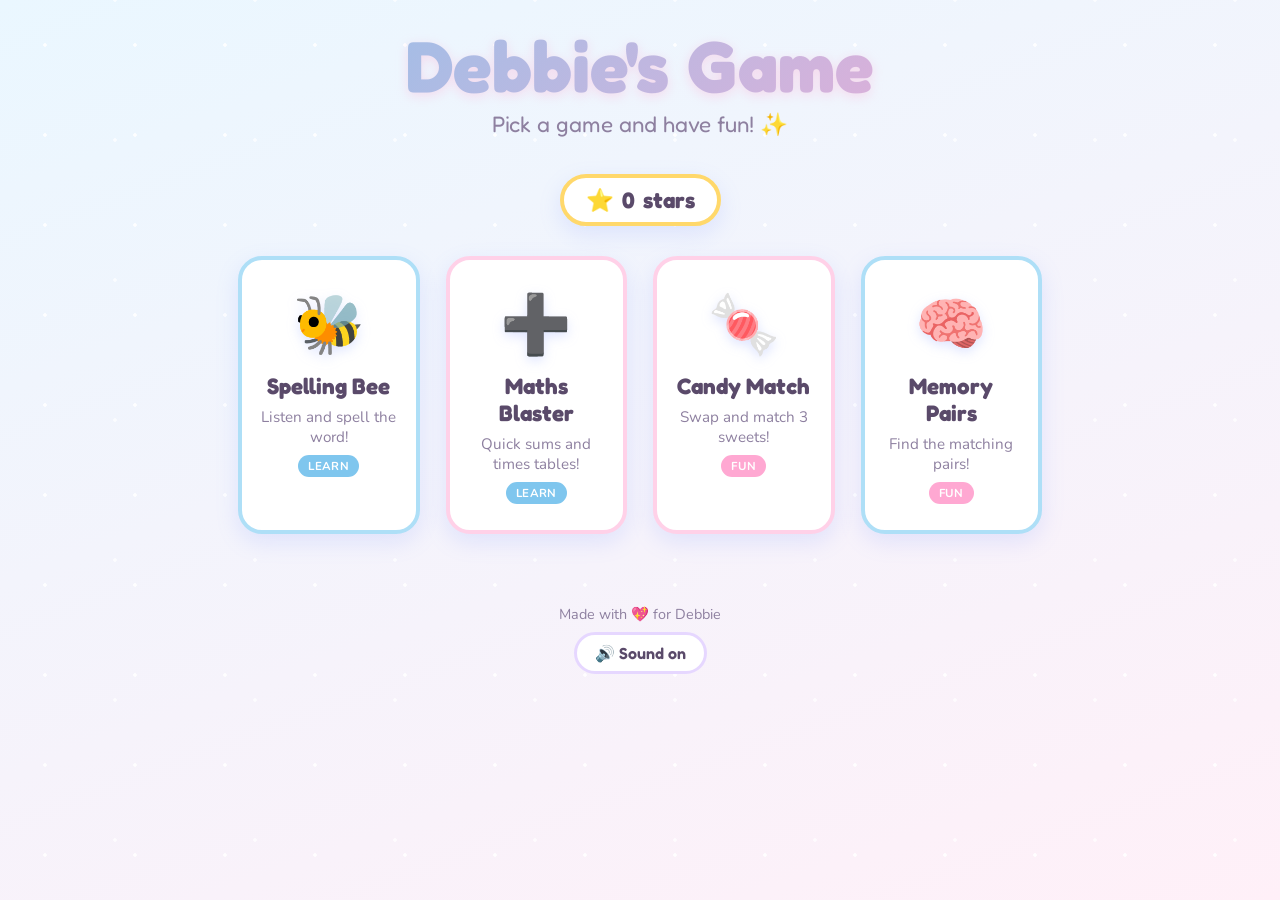
==== index.html @ 632cf26a "Add Debbie's Game: pastel arcade hub with 4 games Build a baby-blue + baby-pink web game collection " ====
<!DOCTYPE html>
<html lang="en">
<head>
  <meta charset="UTF-8" />
  <meta name="viewport" content="width=device-width, initial-scale=1, viewport-fit=cover" />
  <title>Debbie's Game 🎮</title>
  <meta name="theme-color" content="#FFD1E8" />
  <link rel="icon" href="data:image/svg+xml,<svg xmlns='http://www.w3.org/2000/svg' viewBox='0 0 100 100'><text y='.9em' font-size='90'>🎮</text></svg>" />
  <link rel="stylesheet" href="css/theme.css" />
  <link rel="stylesheet" href="css/hub.css" />
</head>
<body>
  <header class="hub-header">
    <h1 class="hub-title title-gradient">Debbie's Game</h1>
    <p class="hub-subtitle">Pick a game and have fun! ✨</p>
    <div class="hub-controls">
      <div class="hub-stars">⭐ <span id="star-total">0</span> stars</div>
    </div>
  </header>

  <main>
    <div class="game-grid" id="game-grid"><!-- cards injected by hub.js --></div>
  </main>

  <footer class="hub-footer">
    Made with 💖 for Debbie
    <div style="margin-top:8px">
      <button class="chip" id="mute-toggle">🔊 Sound on</button>
    </div>
  </footer>

  <script type="module" src="js/hub.js"></script>
</body>
</html>
---- css/theme.css ----
/* ===========================================================
   Debbie's Game — shared design system (theme.css)
   Baby blue + baby pink pastel theme. Used by every page.
   =========================================================== */

@import url('https://fonts.googleapis.com/css2?family=Fredoka:wght@400;500;600;700&family=Nunito:wght@400;600;700;800&display=swap');

:root {
  /* palette */
  --blue: #AEDFF7;
  --blue-deep: #7FC6EE;
  --pink: #FFD1E8;
  --pink-deep: #FFA8D2;
  --lilac: #E6D7FF;
  --cream: #FFF9FC;
  --ink: #5A4A6A;          /* soft purple-grey text (gentler than black) */
  --ink-soft: #8E80A0;
  --star: #FFD86B;
  --good: #8DE0A0;
  --good-deep: #4FC46A;
  --bad: #FFB3B3;
  --bad-deep: #FF8A8A;

  /* shape + depth */
  --radius: 24px;
  --radius-sm: 16px;
  --shadow: 0 8px 22px rgba(127, 150, 255, .18);
  --shadow-lift: 0 14px 30px rgba(127, 150, 255, .28);
  --grad: linear-gradient(135deg, var(--blue), var(--pink));
  --grad-soft: linear-gradient(160deg, #EAF7FF 0%, #FFF0F8 100%);
}

* { box-sizing: border-box; }

html, body {
  margin: 0;
  padding: 0;
  min-height: 100dvh;
}

body {
  font-family: 'Nunito', system-ui, sans-serif;
  color: var(--ink);
  background: var(--grad-soft) fixed;
  -webkit-tap-highlight-color: transparent;
  overscroll-behavior: contain;
  animation: fade-in .35s ease;
}

/* sparkly twinkles drawn behind everything */
body::before {
  content: "";
  position: fixed;
  inset: 0;
  z-index: -1;
  pointer-events: none;
  background-image:
    radial-gradient(circle, rgba(255,255,255,.9) 1.5px, transparent 2px),
    radial-gradient(circle, rgba(255,255,255,.7) 1.5px, transparent 2px);
  background-size: 90px 90px, 140px 140px;
  background-position: 0 0, 45px 70px;
  animation: twinkle 4s ease-in-out infinite alternate;
}

h1, h2, h3, .display {
  font-family: 'Fredoka', 'Nunito', sans-serif;
  font-weight: 700;
  margin: 0;
}

/* ---- Gradient title text ---- */
.title-gradient {
  background: linear-gradient(135deg, var(--blue-deep), var(--pink-deep));
  -webkit-background-clip: text;
  background-clip: text;
  color: transparent;
  filter: drop-shadow(0 3px 6px rgba(255, 168, 210, .35));
}

/* ---- Buttons ---- */
.btn {
  font-family: 'Fredoka', sans-serif;
  font-size: clamp(1rem, 1rem + .5vw, 1.25rem);
  font-weight: 600;
  color: var(--ink);
  background: #fff;
  border: 3px solid var(--blue);
  border-radius: 999px;
  min-height: 56px;
  padding: 0 26px;
  cursor: pointer;
  box-shadow: var(--shadow);
  transition: transform .12s ease, box-shadow .12s ease, background .2s ease;
  touch-action: manipulation;
  user-select: none;
}
.btn:hover { transform: translateY(-2px); box-shadow: var(--shadow-lift); }
.btn:active { transform: scale(.95); }

.btn-primary {
  color: #fff;
  background: linear-gradient(135deg, var(--blue-deep), var(--pink-deep));
  border-color: transparent;
}
.btn-pink { border-color: var(--pink-deep); }
.btn-blue { border-color: var(--blue-deep); }

.btn-lg { min-height: 64px; font-size: clamp(1.15rem, 1rem + 1vw, 1.5rem); padding: 0 34px; }

/* ---- Cards ---- */
.card {
  background: #fff;
  border-radius: var(--radius);
  box-shadow: var(--shadow);
  padding: 22px;
}

/* ---- Top bar shared across pages ---- */
.topbar {
  display: flex;
  align-items: center;
  justify-content: space-between;
  gap: 12px;
  padding: 14px clamp(14px, 4vw, 32px);
}
.home-btn {
  text-decoration: none;
  display: inline-flex;
  align-items: center;
  gap: 8px;
  font-family: 'Fredoka', sans-serif;
  font-weight: 600;
  font-size: 1.1rem;
  color: var(--ink);
  background: #fff;
  border: 3px solid var(--pink);
  border-radius: 999px;
  padding: 8px 18px;
  box-shadow: var(--shadow);
  touch-action: manipulation;
}
.home-btn:active { transform: scale(.95); }

.star-counter {
  display: inline-flex;
  align-items: center;
  gap: 6px;
  font-family: 'Fredoka', sans-serif;
  font-weight: 700;
  font-size: 1.25rem;
  color: var(--ink);
  background: #fff;
  border: 3px solid var(--star);
  border-radius: 999px;
  padding: 6px 16px;
  box-shadow: var(--shadow);
}
.icon-btn {
  font-size: 1.4rem;
  line-height: 1;
  background: #fff;
  border: 3px solid var(--lilac);
  border-radius: 50%;
  width: 48px;
  height: 48px;
  cursor: pointer;
  box-shadow: var(--shadow);
  touch-action: manipulation;
}
.icon-btn:active { transform: scale(.92); }

/* ---- Generic game layout ---- */
.game-main {
  max-width: 720px;
  margin: 0 auto;
  padding: 10px clamp(14px, 4vw, 24px) 60px;
  text-align: center;
}
.game-title {
  font-size: clamp(1.8rem, 1.4rem + 3vw, 3rem);
  margin: 6px 0 4px;
}
.subtle { color: var(--ink-soft); }

/* ---- Modal ---- */
.modal-backdrop {
  position: fixed;
  inset: 0;
  background: rgba(90, 74, 106, .35);
  display: flex;
  align-items: center;
  justify-content: center;
  padding: 20px;
  z-index: 100;
  animation: fade-in .2s ease;
}
.modal {
  background: #fff;
  border-radius: var(--radius);
  box-shadow: var(--shadow-lift);
  padding: 28px;
  max-width: 420px;
  width: 100%;
  text-align: center;
  animation: pop .35s cubic-bezier(.2, 1.3, .4, 1);
}
.modal h2 { font-size: 1.8rem; margin-bottom: 8px; }
.modal-buttons { display: flex; gap: 12px; justify-content: center; flex-wrap: wrap; margin-top: 20px; }

/* ---- Toast ---- */
.toast {
  position: fixed;
  left: 50%;
  bottom: 28px;
  transform: translateX(-50%);
  background: #fff;
  color: var(--ink);
  font-family: 'Fredoka', sans-serif;
  font-weight: 600;
  font-size: 1.15rem;
  padding: 12px 22px;
  border-radius: 999px;
  box-shadow: var(--shadow-lift);
  z-index: 120;
  animation: toast-in .3s ease, toast-out .3s ease 1.5s forwards;
}

/* ---- Star burst particles ---- */
.star-particle {
  position: fixed;
  font-size: 1.5rem;
  pointer-events: none;
  z-index: 130;
  animation: star-rise .9s ease-out forwards;
}

/* ---- Confetti ---- */
.confetti-piece {
  position: fixed;
  top: -20px;
  width: 12px;
  height: 16px;
  border-radius: 3px;
  pointer-events: none;
  z-index: 90;
  animation: confetti-fall linear forwards;
}

/* ---- Pills / chips for level pickers ---- */
.chip-row { display: flex; gap: 10px; justify-content: center; flex-wrap: wrap; margin: 14px 0; }
.chip {
  font-family: 'Fredoka', sans-serif;
  font-weight: 600;
  font-size: 1rem;
  color: var(--ink);
  background: #fff;
  border: 3px solid var(--lilac);
  border-radius: 999px;
  padding: 8px 18px;
  cursor: pointer;
  touch-action: manipulation;
}
.chip.active {
  background: linear-gradient(135deg, var(--blue), var(--pink));
  color: #fff;
  border-color: transparent;
}

/* ===========================================================
   Animations
   =========================================================== */
@keyframes fade-in { from { opacity: 0; } to { opacity: 1; } }
@keyframes twinkle { from { opacity: .35; } to { opacity: .8; } }
@keyframes pop {
  0% { transform: scale(.6); opacity: 0; }
  100% { transform: scale(1); opacity: 1; }
}
@keyframes wiggle {
  0%, 100% { transform: translateX(0); }
  20% { transform: translateX(-8px); }
  40% { transform: translateX(8px); }
  60% { transform: translateX(-6px); }
  80% { transform: translateX(6px); }
}
@keyframes float {
  0%, 100% { transform: translateY(0); }
  50% { transform: translateY(-10px); }
}
@keyframes star-rise {
  0% { transform: translate(0, 0) scale(.4); opacity: 1; }
  100% { transform: translate(var(--dx, 0), -120px) scale(1.3); opacity: 0; }
}
@keyframes toast-in { from { transform: translate(-50%, 30px); opacity: 0; } to { transform: translate(-50%, 0); opacity: 1; } }
@keyframes toast-out { to { transform: translate(-50%, 30px); opacity: 0; } }
@keyframes confetti-fall { to { transform: translateY(105vh) rotate(720deg); } }

.wiggle { animation: wiggle .4s ease; }
.pop-in { animation: pop .35s cubic-bezier(.2, 1.3, .4, 1); }
.floaty { animation: float 3s ease-in-out infinite; }

@media (prefers-reduced-motion: reduce) {
  *, body::before { animation: none !important; transition: none !important; }
}
---- css/hub.css ----
/* ===========================================================
   hub.css — home screen layout
   =========================================================== */

.hub-header {
  text-align: center;
  padding: 28px 16px 8px;
}
.hub-title {
  font-size: clamp(2.4rem, 1.5rem + 6vw, 4.5rem);
  line-height: 1.05;
}
.hub-subtitle {
  font-family: 'Fredoka', sans-serif;
  font-size: clamp(1rem, .9rem + 1vw, 1.4rem);
  color: var(--ink-soft);
  margin-top: 6px;
}
.hub-stars {
  display: inline-flex;
  align-items: center;
  gap: 8px;
  margin-top: 14px;
  font-family: 'Fredoka', sans-serif;
  font-weight: 700;
  font-size: 1.4rem;
  color: var(--ink);
  background: #fff;
  border: 4px solid var(--star);
  border-radius: 999px;
  padding: 8px 22px;
  box-shadow: var(--shadow);
}

.hub-controls {
  display: flex;
  justify-content: center;
  margin: 8px 0 4px;
}

/* responsive card grid */
.game-grid {
  display: grid;
  grid-template-columns: repeat(auto-fit, minmax(150px, 1fr));
  gap: clamp(14px, 3vw, 26px);
  max-width: 860px;
  margin: 18px auto 60px;
  padding: 0 clamp(16px, 4vw, 28px);
}

.game-card {
  text-decoration: none;
  color: var(--ink);
  background: #fff;
  border-radius: var(--radius);
  box-shadow: var(--shadow);
  padding: 26px 18px;
  text-align: center;
  border: 4px solid transparent;
  transition: transform .15s ease, box-shadow .15s ease;
  display: flex;
  flex-direction: column;
  align-items: center;
  gap: 8px;
  touch-action: manipulation;
}
.game-card:hover { transform: translateY(-6px) scale(1.02); box-shadow: var(--shadow-lift); }
.game-card:active { transform: scale(.97); }
.game-card.accent-blue { border-color: var(--blue); }
.game-card.accent-pink { border-color: var(--pink); }

.game-card .emoji {
  font-size: clamp(2.6rem, 2rem + 4vw, 3.6rem);
  filter: drop-shadow(0 4px 6px rgba(127, 150, 255, .25));
}
.game-card .name {
  font-family: 'Fredoka', sans-serif;
  font-weight: 700;
  font-size: clamp(1.1rem, 1rem + 1vw, 1.4rem);
}
.game-card .blurb { font-size: .95rem; color: var(--ink-soft); }
.game-card .tag {
  font-size: .72rem;
  font-weight: 700;
  text-transform: uppercase;
  letter-spacing: .04em;
  padding: 3px 10px;
  border-radius: 999px;
  color: #fff;
}
.tag.learn { background: var(--blue-deep); }
.tag.fun { background: var(--pink-deep); }

.hub-footer {
  text-align: center;
  color: var(--ink-soft);
  padding: 10px 16px 40px;
  font-size: .9rem;
}
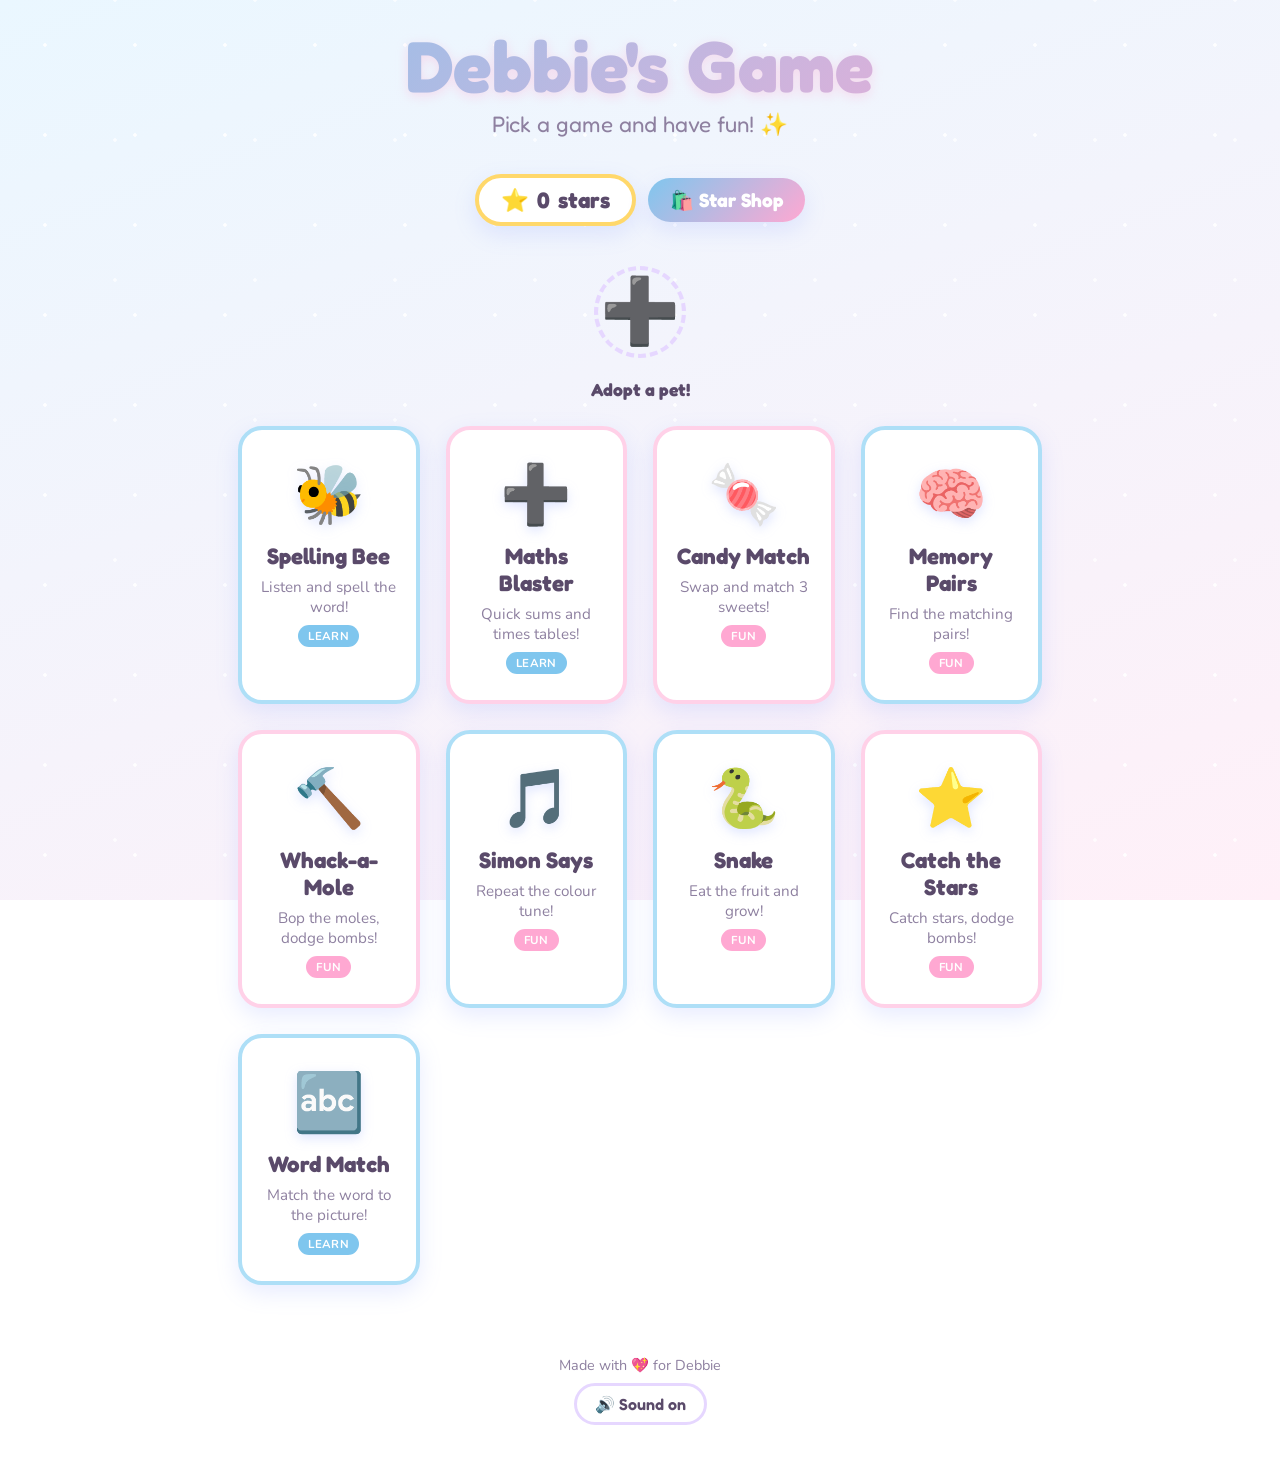
==== commit ad07f406: "Add Star Shop: adopt, dress up and feed a pet with stars A way to SPEND earned stars (deducted like " ====
--- a/index.html
+++ b/index.html
@@ -15,7 +15,12 @@
     <p class="hub-subtitle">Pick a game and have fun! ✨</p>
     <div class="hub-controls">
       <div class="hub-stars">⭐ <span id="star-total">0</span> stars</div>
+      <a class="shop-link" href="pet/index.html">🛍️ Star Shop</a>
     </div>
+
+    <a class="pet-companion" href="pet/index.html" id="pet-companion" aria-label="Open the Star Shop">
+      <!-- pet rendered by hub.js -->
+    </a>
   </header>
 
   <main>
--- a/css/theme.css
+++ b/css/theme.css
@@ -298,6 +298,61 @@
 .pop-in { animation: pop .35s cubic-bezier(.2, 1.3, .4, 1); }
 .floaty { animation: float 3s ease-in-out infinite; }
 
+/* ===========================================================
+   Pet stage (used on the hub + Star Shop)
+   =========================================================== */
+.pet-stage {
+  --pet-size: 120px;
+  position: relative;
+  width: calc(var(--pet-size) * 1.6);
+  height: calc(var(--pet-size) * 1.6);
+  display: flex;
+  align-items: center;
+  justify-content: center;
+  margin: 0 auto;
+}
+.pet-base {
+  font-size: var(--pet-size);
+  line-height: 1;
+  animation: float 3.5s ease-in-out infinite;
+  filter: drop-shadow(0 8px 10px rgba(127, 150, 255, .25));
+}
+.pet-stage.wiggle .pet-base { animation: wiggle .5s ease; }
+.pet-acc {
+  position: absolute;
+  line-height: 1;
+  font-size: calc(var(--pet-size) * 0.42);
+  pointer-events: none;
+}
+.pet-acc.hat  { top: 2%;  left: 50%; transform: translateX(-50%); font-size: calc(var(--pet-size) * 0.5); }
+.pet-acc.face { top: 38%; left: 50%; transform: translateX(-50%); font-size: calc(var(--pet-size) * 0.36); }
+.pet-acc.neck { top: 64%; left: 50%; transform: translateX(-50%); font-size: calc(var(--pet-size) * 0.36); }
+.pet-acc.held { bottom: 12%; right: 12%; font-size: calc(var(--pet-size) * 0.46); }
+.pet-empty {
+  font-size: calc(var(--pet-size) * 0.7);
+  color: var(--ink-soft);
+  border: 4px dashed var(--lilac);
+  border-radius: 50%;
+  width: var(--pet-size);
+  height: var(--pet-size);
+  display: flex;
+  align-items: center;
+  justify-content: center;
+}
+
+/* floating food when feeding the pet */
+.food-float {
+  position: absolute;
+  font-size: 2rem;
+  pointer-events: none;
+  z-index: 5;
+  animation: food-rise 1s ease-out forwards;
+}
+@keyframes food-rise {
+  0% { transform: translateY(0) scale(.6); opacity: 1; }
+  100% { transform: translateY(-90px) scale(1.2); opacity: 0; }
+}
+
 @media (prefers-reduced-motion: reduce) {
   *, body::before { animation: none !important; transition: none !important; }
 }
--- a/css/hub.css
+++ b/css/hub.css
@@ -35,7 +35,43 @@
 .hub-controls {
   display: flex;
   justify-content: center;
+  align-items: center;
+  gap: 12px;
+  flex-wrap: wrap;
   margin: 8px 0 4px;
+}
+.shop-link {
+  text-decoration: none;
+  display: inline-flex;
+  align-items: center;
+  gap: 6px;
+  margin-top: 14px;
+  font-family: 'Fredoka', sans-serif;
+  font-weight: 700;
+  font-size: 1.2rem;
+  color: #fff;
+  background: linear-gradient(135deg, var(--blue-deep), var(--pink-deep));
+  border-radius: 999px;
+  padding: 10px 22px;
+  box-shadow: var(--shadow);
+  touch-action: manipulation;
+}
+.shop-link:active { transform: scale(.95); }
+
+.pet-companion {
+  display: flex;
+  flex-direction: column;
+  align-items: center;
+  text-decoration: none;
+  margin: 12px auto 0;
+  width: fit-content;
+}
+.pet-companion .pet-label {
+  font-family: 'Fredoka', sans-serif;
+  font-weight: 700;
+  font-size: 1.1rem;
+  color: var(--ink);
+  margin-top: -6px;
 }
 
 /* responsive card grid */
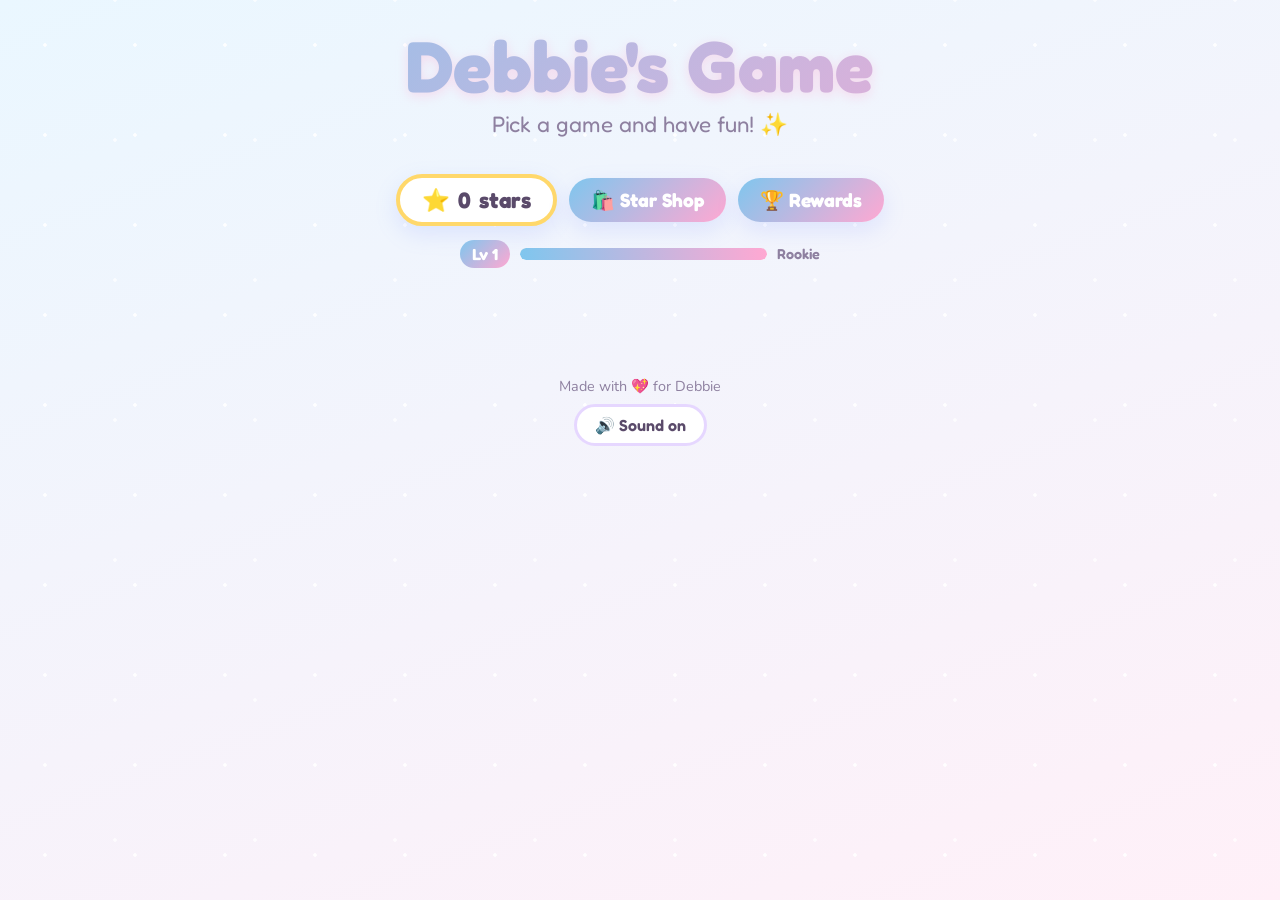
==== commit 08ee367f: "Add play-incentive systems: levels, streaks, challenges, spin, trophies, stickers A progression engi" ====
--- a/index.html
+++ b/index.html
@@ -16,7 +16,15 @@
     <div class="hub-controls">
       <div class="hub-stars">⭐ <span id="star-total">0</span> stars</div>
       <a class="shop-link" href="pet/index.html">🛍️ Star Shop</a>
+      <a class="shop-link rewards-link" href="rewards/index.html">🏆 Rewards</a>
     </div>
+
+    <!-- level strip (filled by hub.js) -->
+    <a class="level-strip" href="rewards/index.html" id="level-strip" aria-label="Open Rewards">
+      <span class="level-pill" id="level-pill">Lv 1</span>
+      <span class="level-bar"><span class="level-bar-fill" id="level-bar-fill"></span></span>
+      <span class="level-title-mini" id="level-title-mini">Rookie</span>
+    </a>
 
     <a class="pet-companion" href="pet/index.html" id="pet-companion" aria-label="Open the Star Shop">
       <!-- pet rendered by hub.js -->
--- a/css/theme.css
+++ b/css/theme.css
@@ -318,6 +318,16 @@
   filter: drop-shadow(0 8px 10px rgba(127, 150, 255, .25));
 }
 .pet-stage.wiggle .pet-base { animation: wiggle .5s ease; }
+/* pet grows with level — top stage gets a sparkle aura */
+.pet-grow-3 .pet-base { filter: drop-shadow(0 0 10px var(--star)) drop-shadow(0 8px 10px rgba(127, 150, 255, .25)); }
+.pet-grow-3::after {
+  content: '✨';
+  position: absolute;
+  top: 4%; right: 10%;
+  font-size: calc(var(--pet-size) * 0.3);
+  animation: float 3s ease-in-out infinite;
+  pointer-events: none;
+}
 .pet-acc {
   position: absolute;
   line-height: 1;
@@ -328,6 +338,46 @@
 .pet-acc.face { top: 38%; left: 50%; transform: translateX(-50%); font-size: calc(var(--pet-size) * 0.36); }
 .pet-acc.neck { top: 64%; left: 50%; transform: translateX(-50%); font-size: calc(var(--pet-size) * 0.36); }
 .pet-acc.held { bottom: 12%; right: 12%; font-size: calc(var(--pet-size) * 0.46); }
+
+/* collar — a rounded colour band across the lower neck, with a little tag */
+.pet-acc.collar {
+  top: 60%; left: 50%; transform: translateX(-50%);
+  width: calc(var(--pet-size) * 0.66);
+  height: calc(var(--pet-size) * 0.15);
+  background: var(--acc-color, var(--pink-deep));
+  border-radius: 999px;
+  box-shadow: inset 0 -3px 4px rgba(90, 74, 106, .2);
+}
+.pet-acc.collar::after {
+  content: '';
+  position: absolute;
+  left: 50%; bottom: -55%;
+  transform: translateX(-50%);
+  width: calc(var(--pet-size) * 0.12);
+  height: calc(var(--pet-size) * 0.12);
+  background: var(--star);
+  border-radius: 50%;
+  box-shadow: 0 2px 3px rgba(90, 74, 106, .25);
+}
+/* lead — a stylised leash arc looping up to the top-right */
+.pet-acc.lead {
+  top: 18%; right: 8%;
+  width: calc(var(--pet-size) * 0.55);
+  height: calc(var(--pet-size) * 0.55);
+  border: calc(var(--pet-size) * 0.05) solid var(--acc-color, #C9A7FF);
+  border-left: none; border-bottom: none;
+  border-top-right-radius: 90%;
+  background: transparent;
+}
+.pet-acc.lead::before {
+  content: '';
+  position: absolute;
+  top: calc(var(--pet-size) * -0.06); right: calc(var(--pet-size) * -0.06);
+  width: calc(var(--pet-size) * 0.18);
+  height: calc(var(--pet-size) * 0.18);
+  border: calc(var(--pet-size) * 0.045) solid var(--acc-color, #C9A7FF);
+  border-radius: 50%;
+}
 .pet-empty {
   font-size: calc(var(--pet-size) * 0.7);
   color: var(--ink-soft);
--- a/css/hub.css
+++ b/css/hub.css
@@ -57,6 +57,69 @@
   touch-action: manipulation;
 }
 .shop-link:active { transform: scale(.95); }
+
+.streak-chip {
+  margin-top: 14px;
+  font-family: 'Fredoka', sans-serif;
+  font-weight: 700;
+  font-size: 1.1rem;
+  color: var(--ink);
+  background: #fff;
+  border: 3px solid var(--pink-deep);
+  border-radius: 999px;
+  padding: 8px 18px;
+  box-shadow: var(--shadow);
+}
+.nudge-chip {
+  margin-top: 14px;
+  text-decoration: none;
+  font-family: 'Fredoka', sans-serif;
+  font-weight: 700;
+  font-size: 1.05rem;
+  color: var(--ink);
+  background: #FFF7DD;
+  border: 3px solid var(--star);
+  border-radius: 999px;
+  padding: 8px 18px;
+  box-shadow: var(--shadow);
+  animation: float 3s ease-in-out infinite;
+}
+
+/* level strip */
+.level-strip {
+  display: flex;
+  align-items: center;
+  gap: 10px;
+  justify-content: center;
+  text-decoration: none;
+  max-width: 360px;
+  margin: 14px auto 0;
+}
+.level-pill {
+  font-family: 'Fredoka', sans-serif;
+  font-weight: 700;
+  color: #fff;
+  background: linear-gradient(135deg, var(--blue-deep), var(--pink-deep));
+  border-radius: 999px;
+  padding: 4px 12px;
+  font-size: 1rem;
+  white-space: nowrap;
+}
+.level-bar {
+  flex: 1;
+  height: 12px;
+  background: #fff;
+  border-radius: 999px;
+  overflow: hidden;
+  box-shadow: inset 0 1px 3px rgba(90,74,106,.15);
+}
+.level-bar-fill { display: block; height: 100%; background: linear-gradient(90deg, var(--blue-deep), var(--pink-deep)); border-radius: 999px; }
+.level-title-mini { font-family: 'Fredoka', sans-serif; font-weight: 600; color: var(--ink-soft); font-size: .9rem; white-space: nowrap; }
+
+/* locked game cards */
+.game-card.locked { cursor: default; filter: grayscale(.6); opacity: .7; }
+.game-card.locked:hover { transform: none; box-shadow: var(--shadow); }
+.game-card .lock-progress { font-family: 'Fredoka', sans-serif; font-weight: 700; color: var(--ink-soft); font-size: .85rem; }
 
 .pet-companion {
   display: flex;
